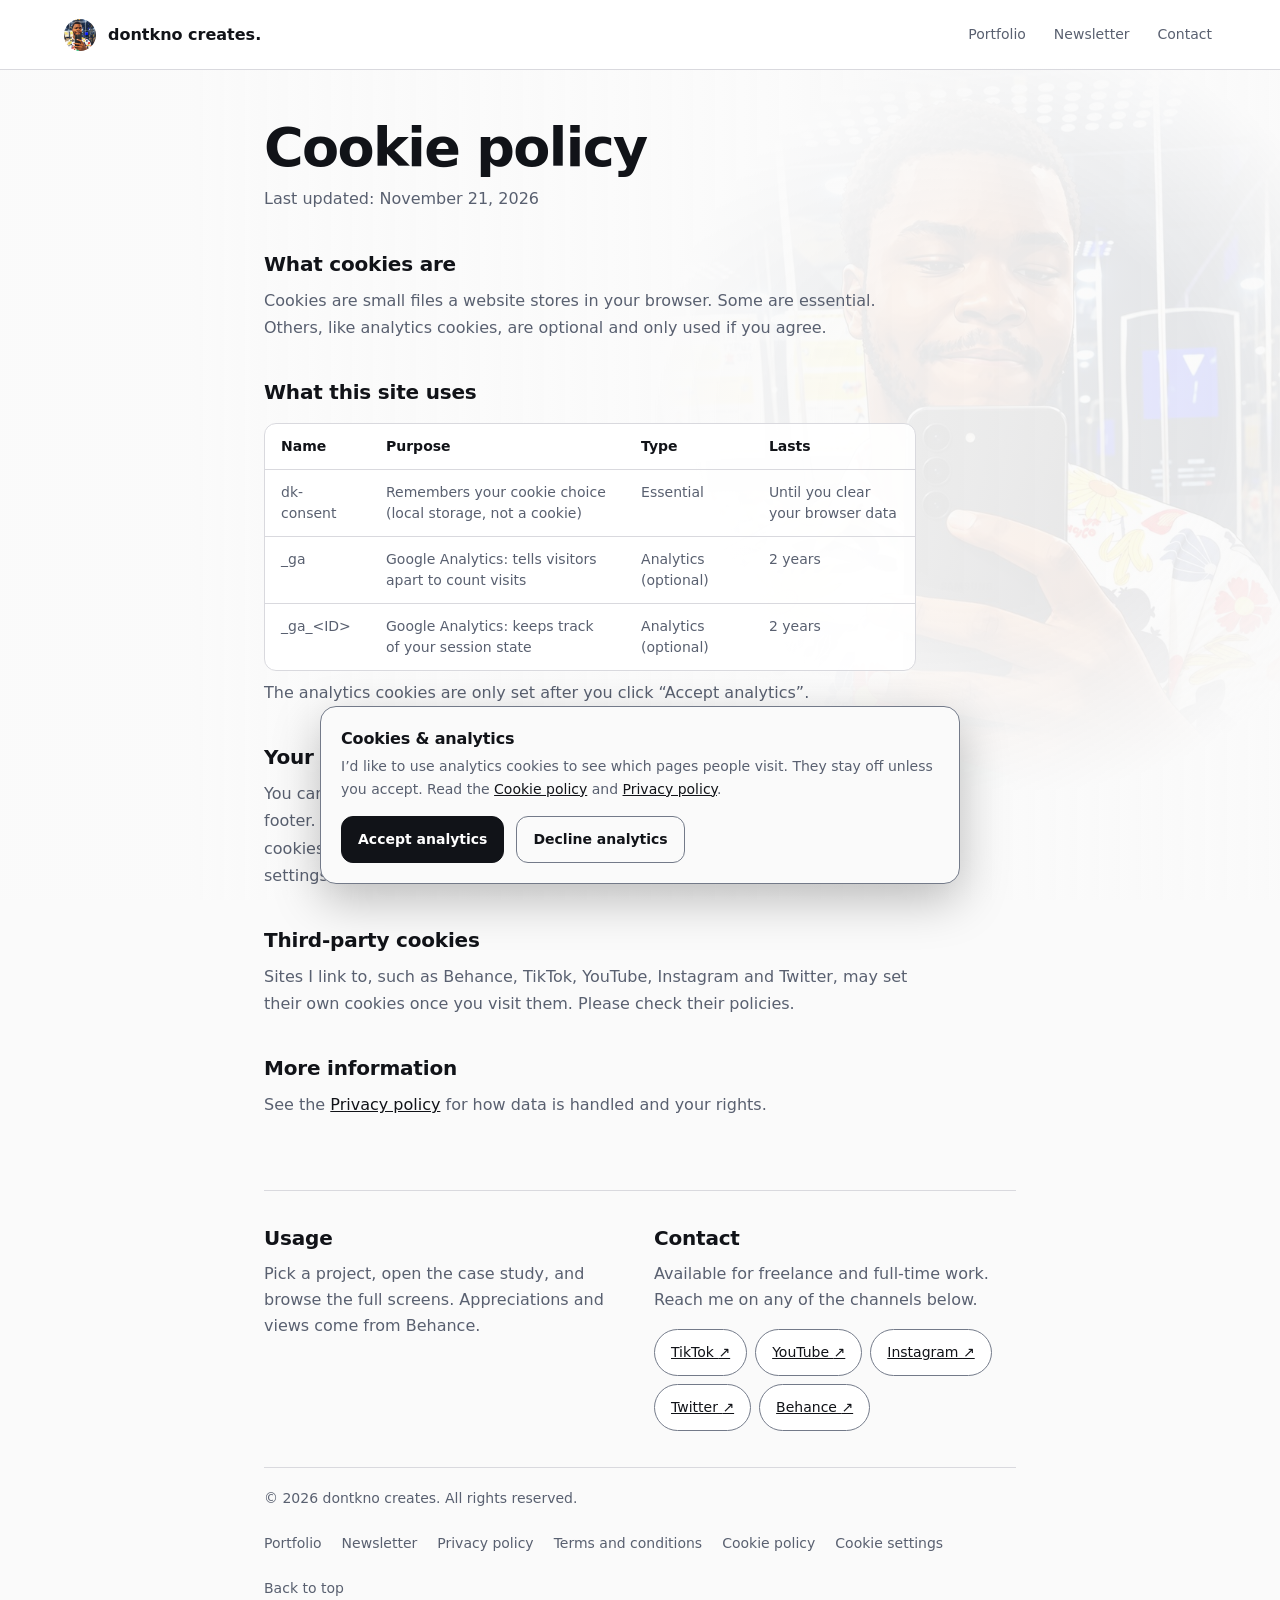
==== cookies.html @ 410708bd "fixed newsletter" ====
<!DOCTYPE html>
<html lang="en">
<head>
<meta charset="utf-8">
<title>Cookie policy — dontkno creates</title>
<meta name="description" content="Cookies and storage used by this site.">
<meta name="viewport" content="width=device-width, initial-scale=1, viewport-fit=cover">
<link rel="stylesheet" href="styles.css">
</head>
<body id="top">
<a class="skip" href="#main">Skip to content</a>
<div class="bg"><img src="portrait.jpg" alt=""></div>
<header><a class="brand" href="index.html"><img src="portrait.jpg" alt="">dontkno creates.</a><nav aria-label="Main"><a href="index.html">Portfolio</a><a href="newsletter.html">Newsletter</a><a href="#support">Contact</a></nav></header>
<main id="main" class="prose">
<section><h1>Cookie policy</h1><p class="sub">Last updated: November 21, 2026</p></section>
<section><h2>What cookies are</h2><p>Cookies are small files a website stores in your browser. Some are essential. Others, like analytics cookies, are optional and only used if you agree.</p></section>
<section><h2>What this site uses</h2><div class="tablewrap" tabindex="0" role="region" aria-label="Cookies and storage table"><table><thead><tr><th scope="col">Name</th><th scope="col">Purpose</th><th scope="col">Type</th><th scope="col">Lasts</th></tr></thead><tbody>
<tr><td>dk-consent</td><td>Remembers your cookie choice (local storage, not a cookie)</td><td>Essential</td><td>Until you clear your browser data</td></tr>
<tr><td>_ga</td><td>Google Analytics: tells visitors apart to count visits</td><td>Analytics (optional)</td><td>2 years</td></tr>
<tr><td>_ga_&lt;ID&gt;</td><td>Google Analytics: keeps track of your session state</td><td>Analytics (optional)</td><td>2 years</td></tr></tbody></table></div><p>The analytics cookies are only set after you click “Accept analytics”.</p></section>
<section><h2>Your choices</h2><p>You can change your mind at any time with the “Cookie settings” button in the footer. Declining or withdrawing stops analytics and removes the analytics cookies this site set. You can also block or delete cookies in your browser settings.</p></section>
<section><h2>Third-party cookies</h2><p>Sites I link to, such as Behance, TikTok, YouTube, Instagram and Twitter, may set their own cookies once you visit them. Please check their policies.</p></section>
<section><h2>More information</h2><p>See the <a href="privacy.html">Privacy policy</a> for how data is handled and your rights.</p></section>
</main>
<footer class="foot"><section class="two" id="usage"><div><h2>Usage</h2><p>Pick a project, open the case study, and browse the full screens. Appreciations and views come from Behance.</p></div>
<div id="support"><h2>Contact</h2><p>Available for freelance and full-time work. Reach me on any of the channels below.</p><div class="chips"><a href="https://www.tiktok.com/@dontkno825" target="_blank" rel="noopener" aria-label="dontkno on TikTok (opens in new tab)">TikTok <span aria-hidden="true">↗</span></a><a href="https://www.youtube.com/@dontkno825" target="_blank" rel="noopener" aria-label="dontkno on YouTube (opens in new tab)">YouTube <span aria-hidden="true">↗</span></a><a href="https://www.instagram.com/dontkno825" target="_blank" rel="noopener" aria-label="dontkno on Instagram (opens in new tab)">Instagram <span aria-hidden="true">↗</span></a><a href="https://twitter.com/shadowy_morn" target="_blank" rel="noopener" aria-label="Oghenetega on Twitter (opens in new tab)">Twitter <span aria-hidden="true">↗</span></a><a href="https://www.behance.net/cytum-designs" target="_blank" rel="noopener" aria-label="Oghenetega on Behance (opens in new tab)">Behance <span aria-hidden="true">↗</span></a></div></div></section>
<div class="bottom"><p>© <span id="yr">2026</span> dontkno creates. All rights reserved.</p><nav aria-label="Footer"><a href="index.html">Portfolio</a><a href="newsletter.html">Newsletter</a><a href="privacy.html">Privacy policy</a><a href="terms.html">Terms and conditions</a><a href="cookies.html">Cookie policy</a><button type="button" class="linkbtn js-cookie-settings">Cookie settings</button><a href="#top">Back to top</a></nav></div></footer>
<script src="analytics.js"></script>
<script src="consent.js"></script>
<script src="common.js"></script>
</body>
</html>
---- styles.css ----
/* Spacing uses a 4px grid: every space token is a multiple of 4px. */
:root{--s1:4px;--s2:8px;--s3:12px;--s4:16px;--s5:20px;--s6:24px;--s7:28px;--s8:32px;--s9:36px;--s12:48px;--s18:72px;
--bg:#fafafa;--fg:#111318;--mut:#596070;--card:rgba(255,255,255,.88);--line:#d9d9de;--ctl:#737a89;--acc:#111318;--accfg:#fff;--focus:#1d4ed8;--violet:#6a48f0;--shade:250,250,250;
color-scheme:light dark;box-sizing:border-box;padding-top:env(safe-area-inset-top,0px);padding-bottom:env(safe-area-inset-bottom,0px)}
@media (prefers-color-scheme:dark){:root:not([data-theme="light"]){--bg:#0b0c10;--fg:#f4f4f5;--mut:#a1a7b4;--card:rgba(20,21,28,.86);--line:#2c2f3b;--ctl:#7b8294;--acc:#f4f4f5;--accfg:#0b0c10;--focus:#8ab4ff;--shade:11,12,16}}
:root[data-theme="dark"]{--bg:#0b0c10;--fg:#f4f4f5;--mut:#a1a7b4;--card:rgba(20,21,28,.86);--line:#2c2f3b;--ctl:#7b8294;--acc:#f4f4f5;--accfg:#0b0c10;--focus:#8ab4ff;--shade:11,12,16}
*{box-sizing:border-box;margin:0}
html{scroll-behavior:smooth;scroll-padding-top:var(--s18)}
body{background:var(--bg);color:var(--fg);font-family:ui-sans-serif,system-ui,-apple-system,"Segoe UI",sans-serif;line-height:1.5;min-height:100vh}
:focus-visible{outline:3px solid var(--focus);outline-offset:var(--s1);border-radius:var(--s2)}
.skip{position:absolute;left:var(--s3);top:-72px;z-index:50;background:var(--acc);color:var(--accfg);padding:var(--s3) var(--s4);border-radius:12px;text-decoration:none;font-weight:600}
.skip:focus{top:calc(env(safe-area-inset-top,0px) + var(--s2))}
.bg{position:fixed;inset:0;z-index:0;overflow:hidden;pointer-events:none}
.bg img{position:absolute;right:-10%;top:4%;width:min(90vmin,760px);aspect-ratio:1;object-fit:cover;opacity:.4;animation:breathe 9s ease-in-out infinite;-webkit-mask-image:radial-gradient(circle,#000 35%,transparent 70%);mask-image:radial-gradient(circle,#000 35%,transparent 70%)}
@keyframes breathe{0%,100%{transform:scale(1) translateY(0)}50%{transform:scale(1.05) translateY(-8px)}}
.bg::after{content:"";position:absolute;inset:0;background:linear-gradient(90deg,rgba(var(--shade),.95) 15%,rgba(var(--shade),.75))}
header{position:sticky;top:env(safe-area-inset-top,0px);z-index:5;display:flex;justify-content:space-between;align-items:center;gap:var(--s4);padding:var(--s3) 5vw;background:var(--card);backdrop-filter:blur(12px);border-bottom:1px solid var(--line)}
.brand{display:flex;align-items:center;gap:var(--s3);font-weight:700;text-decoration:none;color:var(--fg)}
.brand img{width:32px;height:32px;border-radius:50%;object-fit:cover}
header nav{display:flex;gap:var(--s5);font-size:14px}
header nav a{color:var(--mut);text-decoration:none;padding:var(--s3) var(--s1)}
header nav a:hover,header nav a.on{color:var(--fg)}header nav a.on{font-weight:600}
main{position:relative;z-index:2;max-width:880px;margin:0 auto;padding:var(--s12) 5vw var(--s18);display:grid;gap:var(--s9)}
h1{font-size:clamp(34px,6vw,54px);line-height:1.1;letter-spacing:-.03em}
h2{font-size:20px;letter-spacing:-.01em}
.sub{color:var(--mut);margin-top:var(--s2);max-width:52ch;line-height:1.6}
.bar{display:flex;gap:var(--s3);flex-wrap:wrap;margin-top:var(--s6)}
input,select{font:inherit;color:var(--fg);background:var(--card);border:1px solid var(--ctl);border-radius:12px;padding:var(--s3) var(--s4);min-height:48px;backdrop-filter:blur(8px)}
input{flex:1;min-width:200px}input::placeholder{color:var(--mut);opacity:1}
.grid{display:grid;gap:var(--s4);margin-top:var(--s4)}
.card{display:grid;grid-template-columns:72px 1fr auto;gap:var(--s4);align-items:center;padding:var(--s4);border:1px solid var(--line);border-radius:16px;background:var(--card);backdrop-filter:blur(10px);text-decoration:none;color:inherit;transition:transform .2s,box-shadow .2s,border-color .2s;animation:rise .5s both}
.card:hover{transform:translateY(-4px);box-shadow:0 12px 32px rgba(0,0,0,.12);border-color:var(--ctl)}
@keyframes rise{from{opacity:0;transform:translateY(16px)}}
.ic{width:72px;height:72px;border-radius:16px}
.card b{display:block;font-size:17px}.card p{color:var(--mut);font-size:14px;margin-top:var(--s1)}
.meta{font-size:13px;color:var(--mut);margin-top:var(--s2)}
.btn{display:inline-block;background:var(--acc);color:var(--accfg);padding:var(--s3) var(--s4);border-radius:12px;border:1px solid var(--acc);font:inherit;font-size:14px;font-weight:600;white-space:nowrap;text-decoration:none;cursor:pointer}
.btn.ghost{background:transparent;color:var(--fg);border-color:var(--ctl)}
.empty{color:var(--mut);padding:var(--s5) 0}
.chips{display:flex;gap:var(--s2);flex-wrap:wrap;margin-top:var(--s4)}
.chips a{border:1px solid var(--ctl);background:var(--card);border-radius:99px;padding:var(--s3) var(--s4);font-size:14px;text-decoration:none;color:var(--fg);transition:transform .2s,border-color .2s}
.chips a:hover{transform:translateY(-2px);border-color:var(--fg)}
.two{display:grid;grid-template-columns:1fr 1fr;gap:var(--s7)}
.two p{color:var(--mut);line-height:1.6;margin-top:var(--s2)}
.two a,.prose a,.consent a{color:var(--fg);text-decoration:underline}
.tabs{display:flex;gap:var(--s2);flex-wrap:wrap;margin-top:var(--s4)}
.tabs button{font:inherit;cursor:pointer;color:var(--fg);background:var(--card);border:1px solid var(--ctl);border-radius:99px;padding:var(--s3) var(--s5);min-height:44px}
.tabs button.on{background:var(--acc);color:var(--accfg);border-color:var(--acc)}
details.issue{border:1px solid var(--line);border-radius:16px;background:var(--card);backdrop-filter:blur(10px);padding:var(--s5);animation:rise .5s both}
details.issue summary{cursor:pointer;list-style:none;display:grid;gap:var(--s2)}
details.issue summary::-webkit-details-marker{display:none}
.pill{width:fit-content;font-size:12px;font-weight:600;padding:var(--s1) var(--s3);border-radius:99px;background:var(--acc);color:var(--accfg)}
.pill.g{background:var(--violet);color:#fff}
details.issue b{font-size:18px}details.issue .s{color:var(--mut);font-size:14px}
details.issue .body{margin-top:var(--s4);padding-top:var(--s4);border-top:1px solid var(--line);line-height:1.7;display:grid;gap:var(--s3)}
details.issue[open] summary b{text-decoration:underline}
.note{font-size:13px;color:var(--mut);margin-top:var(--s4)}
footer.foot{position:relative;z-index:2;max-width:880px;margin:0 auto;padding:0 5vw var(--s12)}
.foot .two{border-top:1px solid var(--line);padding-top:var(--s8)}
.bottom{display:flex;justify-content:space-between;align-items:center;gap:var(--s4);flex-wrap:wrap;margin-top:var(--s9);padding-top:var(--s5);border-top:1px solid var(--line);font-size:14px;color:var(--mut)}
.bottom nav{display:flex;gap:var(--s2) var(--s5);flex-wrap:wrap}
.bottom a,.linkbtn{color:var(--mut);text-decoration:none;padding:var(--s2) 0}
.bottom a:hover,.linkbtn:hover{color:var(--fg);text-decoration:underline}
.linkbtn{font:inherit;background:none;border:0;cursor:pointer}
.prose section{max-width:64ch}.prose p,.prose li{color:var(--mut);line-height:1.7}
.prose p{margin-top:var(--s2)}.prose ul{margin-top:var(--s2);padding-left:var(--s6)}
.tablewrap{overflow-x:auto;margin-top:var(--s4);border:1px solid var(--line);border-radius:12px;background:var(--card)}
table{width:100%;border-collapse:collapse;font-size:14px;min-width:560px}
th,td{text-align:left;padding:var(--s3) var(--s4);border-bottom:1px solid var(--line);vertical-align:top}
tr:last-child td{border-bottom:0}th{color:var(--fg)}td{color:var(--mut)}
.consent{position:fixed;z-index:40;left:var(--s4);right:var(--s4);bottom:calc(var(--s4) + env(safe-area-inset-bottom,0px));max-width:640px;margin:0 auto;display:grid;gap:var(--s4);padding:var(--s5);background:var(--bg);color:var(--fg);border:1px solid var(--ctl);border-radius:16px;box-shadow:0 16px 48px rgba(0,0,0,.25)}
.consent h2{font-size:16px}.consent p{color:var(--mut);font-size:14px;margin-top:var(--s1);line-height:1.6}
.consent .actions{display:flex;gap:var(--s3);flex-wrap:wrap}
@media(max-width:640px){.card{grid-template-columns:56px 1fr}.ic{width:56px;height:56px}.btn.full{grid-column:1/-1;text-align:center}.two{grid-template-columns:1fr}.bg img{right:-40%;opacity:.3}}
@media(prefers-reduced-motion:reduce){*{animation:none!important;transition:none!important;scroll-behavior:auto!important}}
.row{display:flex;align-items:center;gap:var(--s3)}details.issue time{font-size:13px;color:var(--mut)}
details.issue .body h3{font-size:18px;margin-top:var(--s2)}details.issue .body ul{padding-left:var(--s6);display:grid;gap:var(--s2)}details.issue .body a{color:var(--fg);text-decoration:underline}.sr{position:absolute;width:1px;height:1px;overflow:hidden;clip:rect(0 0 0 0);white-space:nowrap}
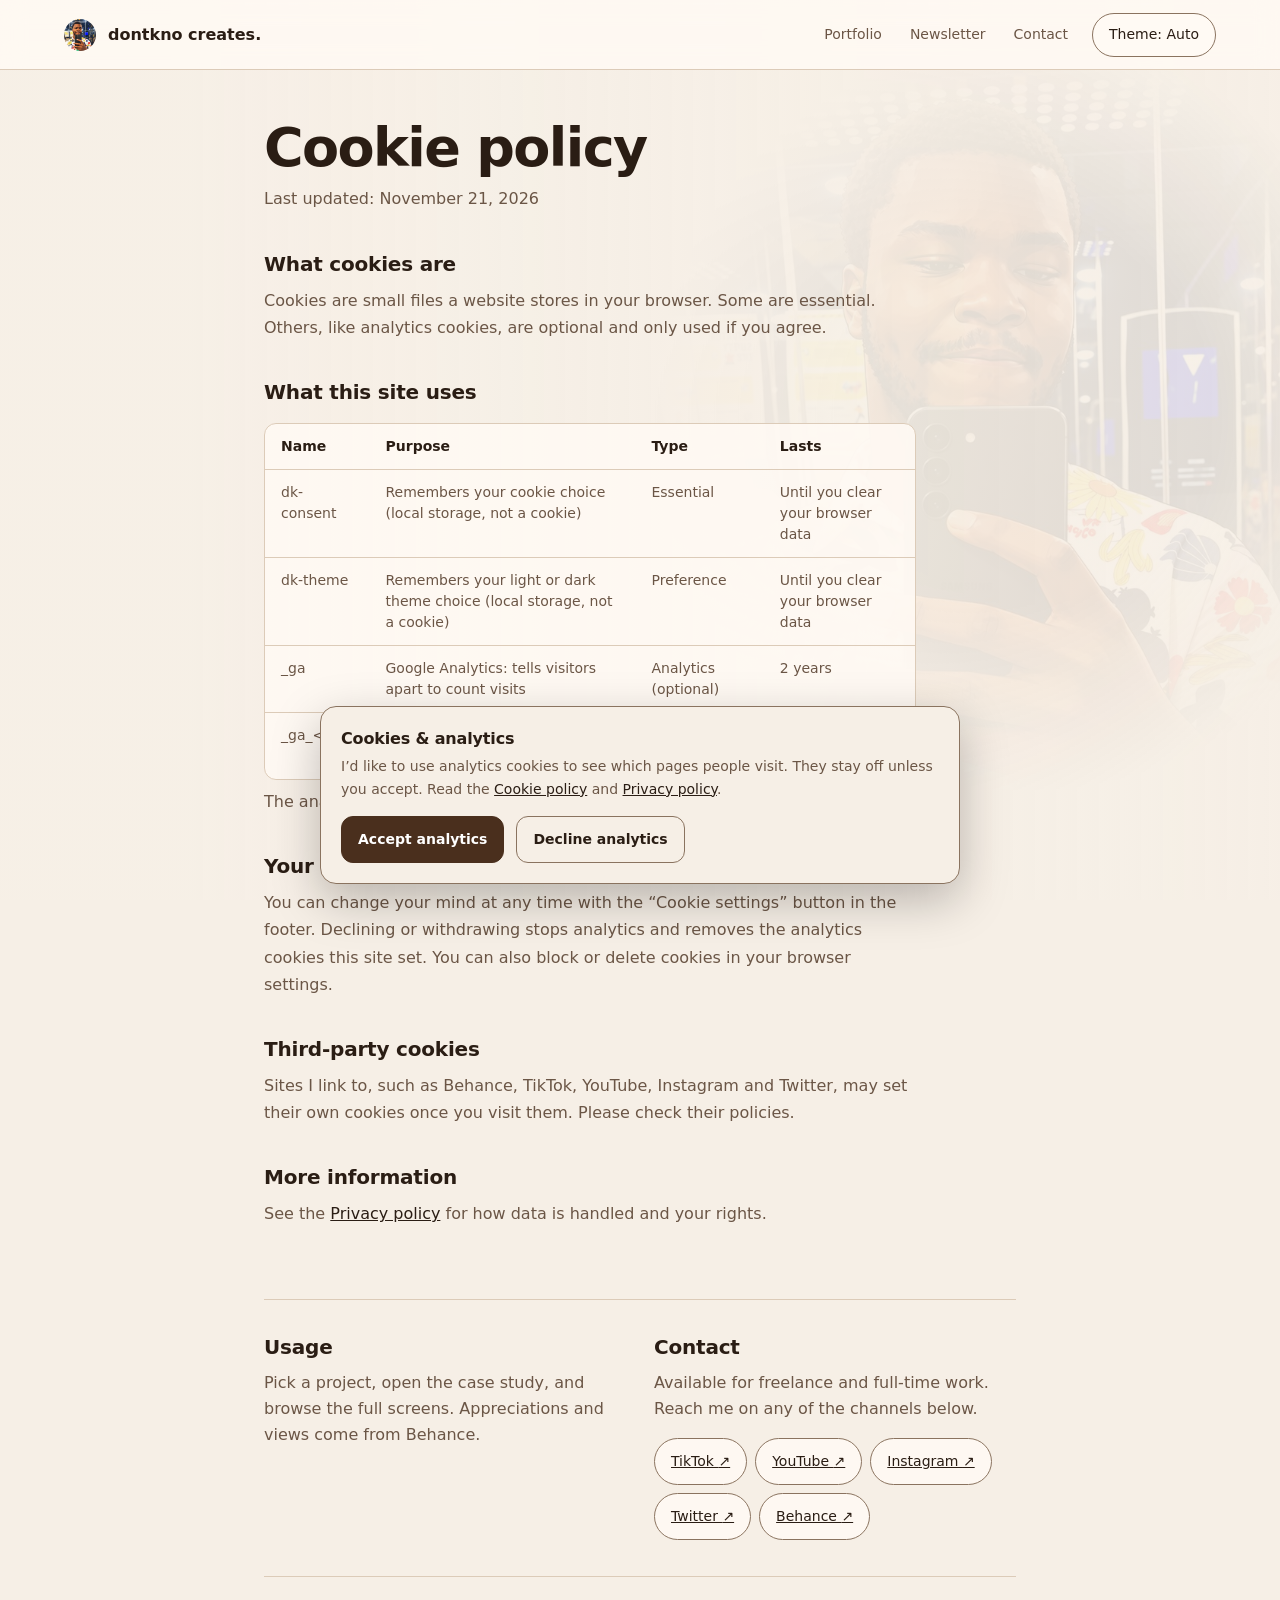
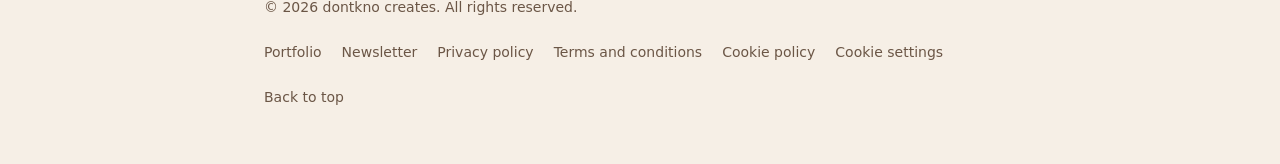
==== commit ddb2dd55: "light mode" ====
--- a/cookies.html
+++ b/cookies.html
@@ -5,17 +5,22 @@
 <title>Cookie policy — dontkno creates</title>
 <meta name="description" content="Cookies and storage used by this site.">
 <meta name="viewport" content="width=device-width, initial-scale=1, viewport-fit=cover">
+<meta name="color-scheme" content="light dark">
+<meta name="theme-color" content="#f6efe6" media="(prefers-color-scheme: light)">
+<meta name="theme-color" content="#0b0c10" media="(prefers-color-scheme: dark)">
 <link rel="stylesheet" href="styles.css">
+<script src="theme.js"></script>
 </head>
 <body id="top">
 <a class="skip" href="#main">Skip to content</a>
 <div class="bg"><img src="portrait.jpg" alt=""></div>
-<header><a class="brand" href="index.html"><img src="portrait.jpg" alt="">dontkno creates.</a><nav aria-label="Main"><a href="index.html">Portfolio</a><a href="newsletter.html">Newsletter</a><a href="#support">Contact</a></nav></header>
+<header><a class="brand" href="index.html"><img src="portrait.jpg" alt="">dontkno creates.</a><nav aria-label="Main"><a href="index.html">Portfolio</a><a href="newsletter.html">Newsletter</a><a href="#support">Contact</a><button type="button" class="themebtn js-theme">Theme: Auto</button></nav></header>
 <main id="main" class="prose">
 <section><h1>Cookie policy</h1><p class="sub">Last updated: November 21, 2026</p></section>
 <section><h2>What cookies are</h2><p>Cookies are small files a website stores in your browser. Some are essential. Others, like analytics cookies, are optional and only used if you agree.</p></section>
 <section><h2>What this site uses</h2><div class="tablewrap" tabindex="0" role="region" aria-label="Cookies and storage table"><table><thead><tr><th scope="col">Name</th><th scope="col">Purpose</th><th scope="col">Type</th><th scope="col">Lasts</th></tr></thead><tbody>
 <tr><td>dk-consent</td><td>Remembers your cookie choice (local storage, not a cookie)</td><td>Essential</td><td>Until you clear your browser data</td></tr>
+<tr><td>dk-theme</td><td>Remembers your light or dark theme choice (local storage, not a cookie)</td><td>Preference</td><td>Until you clear your browser data</td></tr>
 <tr><td>_ga</td><td>Google Analytics: tells visitors apart to count visits</td><td>Analytics (optional)</td><td>2 years</td></tr>
 <tr><td>_ga_&lt;ID&gt;</td><td>Google Analytics: keeps track of your session state</td><td>Analytics (optional)</td><td>2 years</td></tr></tbody></table></div><p>The analytics cookies are only set after you click “Accept analytics”.</p></section>
 <section><h2>Your choices</h2><p>You can change your mind at any time with the “Cookie settings” button in the footer. Declining or withdrawing stops analytics and removes the analytics cookies this site set. You can also block or delete cookies in your browser settings.</p></section>
--- a/styles.css
+++ b/styles.css
@@ -1,6 +1,6 @@
 /* Spacing uses a 4px grid: every space token is a multiple of 4px. */
 :root{--s1:4px;--s2:8px;--s3:12px;--s4:16px;--s5:20px;--s6:24px;--s7:28px;--s8:32px;--s9:36px;--s12:48px;--s18:72px;
---bg:#fafafa;--fg:#111318;--mut:#596070;--card:rgba(255,255,255,.88);--line:#d9d9de;--ctl:#737a89;--acc:#111318;--accfg:#fff;--focus:#1d4ed8;--violet:#6a48f0;--shade:250,250,250;
+--bg:#f6efe6;--fg:#2a1d14;--mut:#6b5646;--card:rgba(255,250,244,.88);--line:#dccbb8;--ctl:#8a735f;--acc:#4a2f1d;--accfg:#fff;--focus:#8a4b14;--violet:#6a48f0;--shade:246,239,230;
 color-scheme:light dark;box-sizing:border-box;padding-top:env(safe-area-inset-top,0px);padding-bottom:env(safe-area-inset-bottom,0px)}
 @media (prefers-color-scheme:dark){:root:not([data-theme="light"]){--bg:#0b0c10;--fg:#f4f4f5;--mut:#a1a7b4;--card:rgba(20,21,28,.86);--line:#2c2f3b;--ctl:#7b8294;--acc:#f4f4f5;--accfg:#0b0c10;--focus:#8ab4ff;--shade:11,12,16}}
 :root[data-theme="dark"]{--bg:#0b0c10;--fg:#f4f4f5;--mut:#a1a7b4;--card:rgba(20,21,28,.86);--line:#2c2f3b;--ctl:#7b8294;--acc:#f4f4f5;--accfg:#0b0c10;--focus:#8ab4ff;--shade:11,12,16}
@@ -29,7 +29,7 @@
 input{flex:1;min-width:200px}input::placeholder{color:var(--mut);opacity:1}
 .grid{display:grid;gap:var(--s4);margin-top:var(--s4)}
 .card{display:grid;grid-template-columns:72px 1fr auto;gap:var(--s4);align-items:center;padding:var(--s4);border:1px solid var(--line);border-radius:16px;background:var(--card);backdrop-filter:blur(10px);text-decoration:none;color:inherit;transition:transform .2s,box-shadow .2s,border-color .2s;animation:rise .5s both}
-.card:hover{transform:translateY(-4px);box-shadow:0 12px 32px rgba(0,0,0,.12);border-color:var(--ctl)}
+.card:hover{transform:translateY(-4px);box-shadow:0 12px 32px rgba(74,47,29,.16);border-color:var(--ctl)}
 @keyframes rise{from{opacity:0;transform:translateY(16px)}}
 .ic{width:72px;height:72px;border-radius:16px}
 .card b{display:block;font-size:17px}.card p{color:var(--mut);font-size:14px;margin-top:var(--s1)}
@@ -75,3 +75,8 @@
 @media(prefers-reduced-motion:reduce){*{animation:none!important;transition:none!important;scroll-behavior:auto!important}}
 .row{display:flex;align-items:center;gap:var(--s3)}details.issue time{font-size:13px;color:var(--mut)}
 details.issue .body h3{font-size:18px;margin-top:var(--s2)}details.issue .body ul{padding-left:var(--s6);display:grid;gap:var(--s2)}details.issue .body a{color:var(--fg);text-decoration:underline}.sr{position:absolute;width:1px;height:1px;overflow:hidden;clip:rect(0 0 0 0);white-space:nowrap}
+:root[data-theme="light"]{color-scheme:light}:root[data-theme="dark"]{color-scheme:dark}
+.themebtn{font:inherit;font-size:14px;cursor:pointer;color:var(--fg);background:var(--card);border:1px solid var(--ctl);border-radius:99px;padding:var(--s2) var(--s4);min-height:44px;white-space:nowrap}
+.themebtn:hover{border-color:var(--fg)}
+header nav{align-items:center}
+@media(max-width:640px){header{flex-wrap:wrap}header nav{flex-wrap:wrap;gap:var(--s2) var(--s4)}}
